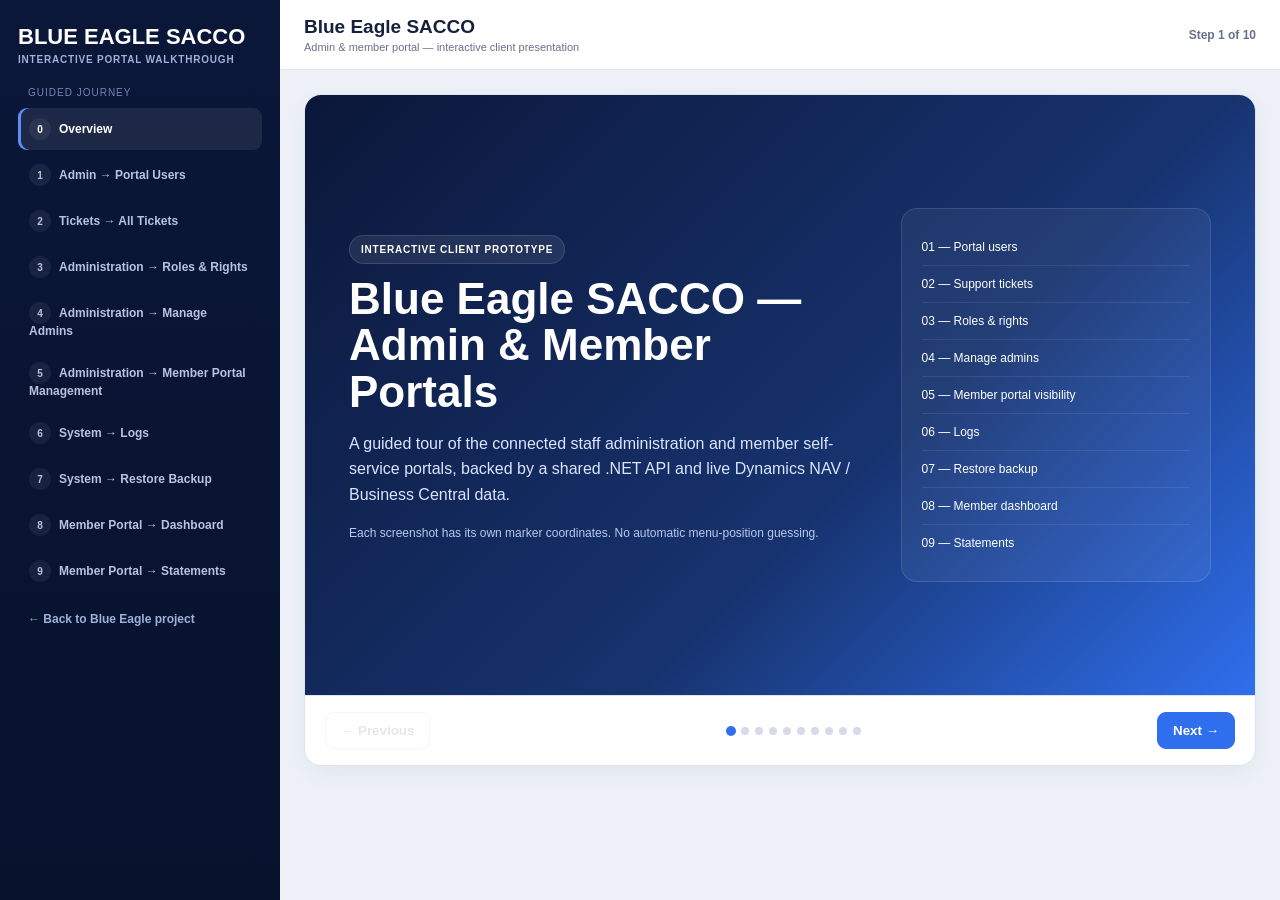
==== projects/blueeagle-demo.html @ 1e088896 "Add Blue Eagle interactive client walkthrough" ====
<!doctype html><html lang="en"><head><meta charset="utf-8"><meta name="viewport" content="width=device-width,initial-scale=1"><title>Blue Eagle SACCO — Interactive Client Walkthrough</title><style>:root{--navy:#0b1739;--blue:#2f6fed;--red:#ff3b30;--ink:#17213b;--muted:#68718a;--line:#dde3ef}*{box-sizing:border-box}body{margin:0;font-family:Inter,Segoe UI,Arial,sans-serif;background:#eef2f8;color:var(--ink)}.app{display:grid;grid-template-columns:280px 1fr;min-height:100vh}.side{background:linear-gradient(180deg,#0b1739,#08122d);color:#fff;padding:24px 18px;position:sticky;top:0;height:100vh;overflow:auto}.brand{font-size:22px;font-weight:850}.brand small{display:block;margin-top:4px;color:#9eb0db;font-size:10px;letter-spacing:.8px}.section-label{font-size:10px;text-transform:uppercase;color:#7586b4;letter-spacing:1px;margin:22px 10px 8px}.nav button{width:100%;border:0;background:transparent;color:#b8c3e0;text-align:left;padding:10px 11px;border-radius:9px;font-weight:700;font-size:12px;cursor:pointer;margin:2px 0}.nav button.on{background:#ffffff14;color:#fff;box-shadow:inset 3px 0 #5e8df7}.num{display:inline-grid;place-items:center;width:22px;height:22px;margin-right:8px;border-radius:50%;background:#ffffff10;font-size:10px}.back{display:block;color:#9eb0db;text-decoration:none;font-size:12px;font-weight:700;margin:18px 10px}.main{min-width:0}.top{background:#fff;border-bottom:1px solid var(--line);padding:16px 24px;display:flex;align-items:center;justify-content:space-between;position:sticky;top:0;z-index:5}.top h1{font-size:19px;margin:0}.top p{font-size:11px;color:var(--muted);margin:3px 0 0}.progress{font-size:12px;font-weight:800;color:var(--muted)}.content{padding:24px;max-width:1500px;margin:auto}.card{background:#fff;border:1px solid var(--line);border-radius:17px;overflow:hidden;box-shadow:0 8px 28px rgba(20,35,70,.06)}.head{padding:21px 23px;border-bottom:1px solid var(--line);display:flex;justify-content:space-between;gap:18px}.head h2{margin:4px 0 6px;font-size:24px}.head p{margin:0;color:var(--muted);font-size:13px;line-height:1.5;max-width:900px}.path{white-space:nowrap;background:#edf3ff;color:#234caa;padding:8px 11px;border-radius:999px;font-size:11px;font-weight:850;height:max-content}.stage{display:grid;grid-template-columns:minmax(0,1fr) 340px}.visual{background:#101829;padding:20px;display:grid;place-items:center;min-height:570px}.shot{position:relative;width:100%;max-width:1080px;overflow:hidden;border-radius:12px;background:#fff;box-shadow:0 18px 55px rgba(0,0,0,.28)}.shot img{display:block;width:100%;height:auto}.marker{position:absolute;border:4px solid var(--red);border-radius:9px;box-shadow:0 0 0 5px rgba(255,59,48,.15);pointer-events:none;animation:pulse 1.6s infinite}.marker:after{content:"";position:absolute;right:-10px;top:50%;transform:translateY(-50%);width:13px;height:13px;border-radius:50%;background:var(--red);border:3px solid #fff}.label{position:absolute;background:var(--red);color:#fff;padding:7px 10px;border-radius:8px;font-size:11px;font-weight:850;max-width:220px;box-shadow:0 8px 24px rgba(0,0,0,.22)}.label:before{content:"";position:absolute;left:-8px;top:50%;transform:translateY(-50%);border-top:7px solid transparent;border-bottom:7px solid transparent;border-right:8px solid var(--red)}@keyframes pulse{0%,100%{box-shadow:0 0 0 4px rgba(255,59,48,.12)}50%{box-shadow:0 0 0 10px rgba(255,59,48,.025)}}.notes{padding:23px;background:#fbfcff;border-left:1px solid var(--line)}.notes h3{font-size:14px;margin:0 0 11px}.notes ol{margin:0;padding-left:20px}.notes li{font-size:12px;line-height:1.55;margin-bottom:10px}.tip,.outcome{margin-top:14px;padding:12px;border-radius:10px;font-size:12px;line-height:1.5}.tip{background:#f2f7ff;border:1px solid #dce8ff;color:#365079}.outcome{background:#f2fbf7;border:1px solid #d7f1e5;color:#27694e}.legend{padding:10px 22px;background:#fff8f7;color:#8e2a23;font-size:11px;border-top:1px solid #ffe1de}.controls{display:flex;justify-content:space-between;align-items:center;gap:14px;padding:16px 20px;border-top:1px solid var(--line)}.btn{border:1px solid var(--line);background:#fff;padding:10px 15px;border-radius:9px;font-weight:850;cursor:pointer}.btn.next{background:var(--blue);color:#fff;border-color:var(--blue)}.btn:disabled{opacity:.35}.dots{display:flex;gap:6px;flex-wrap:wrap;justify-content:center}.dot{width:8px;height:8px;border-radius:50%;background:#d5dbea}.dot.on{background:var(--blue);transform:scale(1.25)}.cover{padding:44px;background:linear-gradient(135deg,#0b1739,#17336f 60%,#2f6fed);color:#fff;min-height:600px;display:grid;grid-template-columns:1.25fr .75fr;gap:34px;align-items:center}.badge{display:inline-block;padding:8px 11px;border-radius:999px;background:#ffffff15;border:1px solid #ffffff20;font-size:10px;font-weight:850;text-transform:uppercase;letter-spacing:.8px}.cover h2{font-size:44px;line-height:1.05;max-width:760px;margin:12px 0 16px}.cover p{max-width:820px;color:#dbe5ff;line-height:1.6}.flow{background:#ffffff0e;border:1px solid #ffffff1e;border-radius:16px;padding:20px}.flow div{padding:11px 0;border-bottom:1px solid #ffffff16;font-size:12px}.flow div:last-child{border:0}@media(max-width:1050px){.app{grid-template-columns:1fr}.side{display:none}.stage{grid-template-columns:1fr}.notes{border-left:0;border-top:1px solid var(--line)}.cover{grid-template-columns:1fr}}</style></head><body><div class="app"><aside class="side"><div class="brand">BLUE EAGLE SACCO<small>INTERACTIVE PORTAL WALKTHROUGH</small></div><div class="section-label">Guided journey</div><div class="nav" id="nav"></div><a class="back" href="blueeagle.html">← Back to Blue Eagle project</a></aside><main class="main"><div class="top"><div><h1>Blue Eagle SACCO</h1><p>Admin & member portal — interactive client presentation</p></div><div class="progress" id="progress"></div></div><div class="content"><div class="card" id="card"></div></div></main></div><script>const BASE='../assets/blueeagle/';const steps=[{menu:'Overview',title:'Welcome: Blue Eagle SACCO platform',image:null,intro:'A guided tour of the connected staff administration and member self-service portals, backed by a shared .NET API and live Dynamics NAV / Business Central data.',notes:['Present the admin portal first, then show what the member sees.','Use the real production screenshots throughout the walkthrough.'],outcome:'The client sees one connected SACCO platform serving staff operations and member self-service.'},{menu:'Admin → Portal Users',title:'1. Manage member portal accounts',image:'admin-portal-users.png',intro:'Staff can manage member portal access from one operational view.',notes:['Open Portal Users.','Review active and disabled member accounts.','Activate, disable, or remove access according to staff rights.'],outcome:'Member portal access remains centrally controlled.',label:'Portal Users',marker:{x:.7,y:23.0,w:15.0,h:4.8}},{menu:'Tickets → All Tickets',title:'2. Resolve member support requests',image:'admin-tickets.png',intro:'The built-in ticketing area keeps member support issues visible and traceable.',notes:['Open Tickets → All Tickets.','Review priority, status and assignment.','Resolve the request while retaining its activity history.'],outcome:'Support stays inside the operational portal rather than being scattered across channels.',label:'All Tickets',marker:{x:.7,y:38.0,w:15.0,h:4.8}},{menu:'Administration → Roles & Rights',title:'3. Control administrator permissions',image:'admin-roles-rights.png',intro:'Named rights define exactly what each administrative role can perform.',notes:['Open Administration → Roles & Rights.','Select the role.','Review and assign only the required named rights.'],outcome:'Administrative access is explicit, explainable and auditable.',label:'Roles & Rights',marker:{x:.7,y:66.0,w:15.0,h:4.8}},{menu:'Administration → Manage Admins',title:'4. Manage portal administrators',image:'admin-manage-admins.png',intro:'Authorized staff can create administrators, assign roles and manage credentials.',notes:['Open Administration → Manage Admins.','Add or review the administrator.','Assign the correct role and manage account credentials.'],outcome:'Staff administration is handled from the portal with role-based control.',label:'Manage Admins',marker:{x:.7,y:52.0,w:15.0,h:4.8}},{menu:'Administration → Member Portal Management',title:'5. Decide what members can see',image:'admin-member-portal-management.png',intro:'Member Portal Management controls sidebar visibility down to selected member accounts.',notes:['Open Member Portal Management.','Choose a member-portal section.','Set visibility for all active members or selected accounts.'],outcome:'The member experience can be tailored without changing frontend code.',label:'Member Portal Management',marker:{x:.7,y:71.0,w:15.0,h:4.8}},{menu:'System → Logs',title:'6. Maintain application logs',image:'admin-logs.png',intro:'Authorized administrators can preview, download and clean up operational logs.',notes:['Open System → Logs.','Review the relevant log category and file.','Preview or download before cleanup when investigation is required.'],outcome:'Operational maintenance is available without direct server access.',label:'Logs',marker:{x:.7,y:82.0,w:15.0,h:4.8}},{menu:'System → Restore Backup',title:'7. Restore a deployment backup',image:'admin-restore-backup.png',intro:'The rollback tool allows controlled restoration of Production or UAT deployment packages.',notes:['Open System → Restore Backup.','Select the IIS site/subsite.','Choose the required dated deployment backup before restoring.'],outcome:'Recovery can be performed through controlled application tooling.',label:'Restore Backup',marker:{x:.7,y:77.0,w:15.0,h:4.8}},{menu:'Member Portal → Dashboard',title:'8. Member account position',image:'member-dashboard.png',intro:'Members see their financial position at a glance from live SACCO ledger data.',notes:['Open Dashboard.','Review shares, savings and loan balance.','Show loan limits with and without guarantors.'],outcome:'Members get an immediate self-service view of their account position.',label:'Dashboard',marker:{x:.7,y:28.0,w:15.0,h:4.8}},{menu:'Member Portal → Statements',title:'9. Consolidated member statement',image:'member-statements.png',intro:'The Statements area provides a consolidated view of funds and loans with PDF export.',notes:['Open Statements.','Review the consolidated account activity.','Export the statement to PDF when required.'],outcome:'Members can retrieve their own financial history without staff intervention.',label:'Statements',marker:{x:.7,y:35.0,w:15.0,h:4.8}}];let idx=0;const nav=document.getElementById('nav'),card=document.getElementById('card'),progress=document.getElementById('progress');const esc=s=>String(s).replace(/&/g,'&amp;').replace(/</g,'&lt;').replace(/>/g,'&gt;');function renderNav(){nav.innerHTML=steps.map((s,i)=>`<button class="${i===idx?'on':''}" data-i="${i}"><span class="num">${i}</span>${esc(s.menu)}</button>`).join('');nav.querySelectorAll('button').forEach(b=>b.onclick=()=>go(+b.dataset.i))}function cover(s){return `<div class="cover"><div><span class="badge">Interactive Client Prototype</span><h2>Blue Eagle SACCO — Admin & Member Portals</h2><p>${esc(s.intro)}</p><p style="font-size:12px;color:#b9c9ef">Each screenshot has its own marker coordinates. No automatic menu-position guessing.</p></div><div class="flow"><div>01 — Portal users</div><div>02 — Support tickets</div><div>03 — Roles & rights</div><div>04 — Manage admins</div><div>05 — Member portal visibility</div><div>06 — Logs</div><div>07 — Restore backup</div><div>08 — Member dashboard</div><div>09 — Statements</div></div></div>`}function regular(s){return `<div class="head"><div><div style="font-size:10px;text-transform:uppercase;letter-spacing:.8px;color:var(--blue);font-weight:850">Blue Eagle walkthrough</div><h2>${esc(s.title)}</h2><p>${esc(s.intro)}</p></div><div class="path">Menu: ${esc(s.menu)}</div></div><div class="stage"><div class="visual"><div class="shot"><img src="${BASE+s.image}" alt="${esc(s.title)}"><div class="marker" style="left:${s.marker.x}%;top:${s.marker.y}%;width:${s.marker.w}%;height:${s.marker.h}%"></div><div class="label" style="left:${Math.min(s.marker.x+s.marker.w+2,72)}%;top:${Math.max(2,s.marker.y)}%">${esc(s.label)}</div></div></div><aside class="notes"><h3>What to explain</h3><ol>${s.notes.map(n=>`<li>${esc(n)}</li>`).join('')}</ol><div class="tip"><strong>Presenter tip:</strong> Start with the red-highlighted menu/action, then explain the business value of the page.</div><div class="outcome"><strong>Outcome:</strong> ${esc(s.outcome)}</div></aside></div><div class="legend">Red highlight = the menu/action used for this exact screenshot. Markers are screen-specific.</div>`}function controls(){return `<div class="controls"><button class="btn" id="prev" ${idx===0?'disabled':''}>← Previous</button><div class="dots">${steps.map((_,i)=>`<span class="dot ${i===idx?'on':''}"></span>`).join('')}</div><button class="btn next" id="next" ${idx===steps.length-1?'disabled':''}>Next →</button></div>`}function render(){let s=steps[idx];card.innerHTML=(idx===0?cover(s):regular(s))+controls();progress.textContent=`Step ${idx+1} of ${steps.length}`;renderNav();document.getElementById('prev').onclick=()=>go(idx-1);document.getElementById('next').onclick=()=>go(idx+1);window.scrollTo({top:0,behavior:'smooth'})}function go(i){if(i<0||i>=steps.length)return;idx=i;render()}document.addEventListener('keydown',e=>{if(e.key==='ArrowRight')go(idx+1);if(e.key==='ArrowLeft')go(idx-1)});render();</script></body></html>
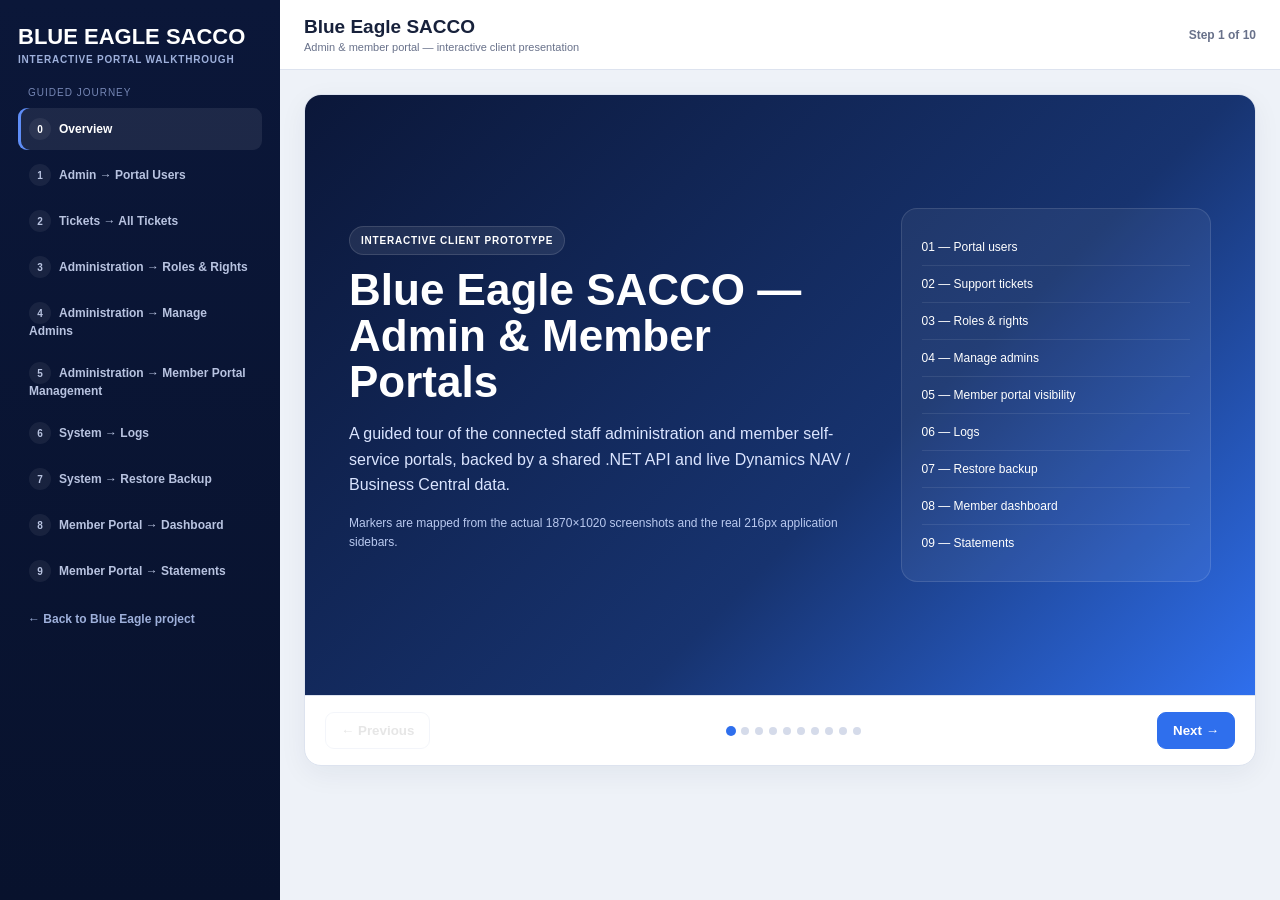
==== commit e84e25c0: "Fix Blue Eagle walkthrough markers using actual sidebar geometry" ====
--- a/projects/blueeagle-demo.html
+++ b/projects/blueeagle-demo.html
@@ -1 +1 @@
-<!doctype html><html lang="en"><head><meta charset="utf-8"><meta name="viewport" content="width=device-width,initial-scale=1"><title>Blue Eagle SACCO — Interactive Client Walkthrough</title><style>:root{--navy:#0b1739;--blue:#2f6fed;--red:#ff3b30;--ink:#17213b;--muted:#68718a;--line:#dde3ef}*{box-sizing:border-box}body{margin:0;font-family:Inter,Segoe UI,Arial,sans-serif;background:#eef2f8;color:var(--ink)}.app{display:grid;grid-template-columns:280px 1fr;min-height:100vh}.side{background:linear-gradient(180deg,#0b1739,#08122d);color:#fff;padding:24px 18px;position:sticky;top:0;height:100vh;overflow:auto}.brand{font-size:22px;font-weight:850}.brand small{display:block;margin-top:4px;color:#9eb0db;font-size:10px;letter-spacing:.8px}.section-label{font-size:10px;text-transform:uppercase;color:#7586b4;letter-spacing:1px;margin:22px 10px 8px}.nav button{width:100%;border:0;background:transparent;color:#b8c3e0;text-align:left;padding:10px 11px;border-radius:9px;font-weight:700;font-size:12px;cursor:pointer;margin:2px 0}.nav button.on{background:#ffffff14;color:#fff;box-shadow:inset 3px 0 #5e8df7}.num{display:inline-grid;place-items:center;width:22px;height:22px;margin-right:8px;border-radius:50%;background:#ffffff10;font-size:10px}.back{display:block;color:#9eb0db;text-decoration:none;font-size:12px;font-weight:700;margin:18px 10px}.main{min-width:0}.top{background:#fff;border-bottom:1px solid var(--line);padding:16px 24px;display:flex;align-items:center;justify-content:space-between;position:sticky;top:0;z-index:5}.top h1{font-size:19px;margin:0}.top p{font-size:11px;color:var(--muted);margin:3px 0 0}.progress{font-size:12px;font-weight:800;color:var(--muted)}.content{padding:24px;max-width:1500px;margin:auto}.card{background:#fff;border:1px solid var(--line);border-radius:17px;overflow:hidden;box-shadow:0 8px 28px rgba(20,35,70,.06)}.head{padding:21px 23px;border-bottom:1px solid var(--line);display:flex;justify-content:space-between;gap:18px}.head h2{margin:4px 0 6px;font-size:24px}.head p{margin:0;color:var(--muted);font-size:13px;line-height:1.5;max-width:900px}.path{white-space:nowrap;background:#edf3ff;color:#234caa;padding:8px 11px;border-radius:999px;font-size:11px;font-weight:850;height:max-content}.stage{display:grid;grid-template-columns:minmax(0,1fr) 340px}.visual{background:#101829;padding:20px;display:grid;place-items:center;min-height:570px}.shot{position:relative;width:100%;max-width:1080px;overflow:hidden;border-radius:12px;background:#fff;box-shadow:0 18px 55px rgba(0,0,0,.28)}.shot img{display:block;width:100%;height:auto}.marker{position:absolute;border:4px solid var(--red);border-radius:9px;box-shadow:0 0 0 5px rgba(255,59,48,.15);pointer-events:none;animation:pulse 1.6s infinite}.marker:after{content:"";position:absolute;right:-10px;top:50%;transform:translateY(-50%);width:13px;height:13px;border-radius:50%;background:var(--red);border:3px solid #fff}.label{position:absolute;background:var(--red);color:#fff;padding:7px 10px;border-radius:8px;font-size:11px;font-weight:850;max-width:220px;box-shadow:0 8px 24px rgba(0,0,0,.22)}.label:before{content:"";position:absolute;left:-8px;top:50%;transform:translateY(-50%);border-top:7px solid transparent;border-bottom:7px solid transparent;border-right:8px solid var(--red)}@keyframes pulse{0%,100%{box-shadow:0 0 0 4px rgba(255,59,48,.12)}50%{box-shadow:0 0 0 10px rgba(255,59,48,.025)}}.notes{padding:23px;background:#fbfcff;border-left:1px solid var(--line)}.notes h3{font-size:14px;margin:0 0 11px}.notes ol{margin:0;padding-left:20px}.notes li{font-size:12px;line-height:1.55;margin-bottom:10px}.tip,.outcome{margin-top:14px;padding:12px;border-radius:10px;font-size:12px;line-height:1.5}.tip{background:#f2f7ff;border:1px solid #dce8ff;color:#365079}.outcome{background:#f2fbf7;border:1px solid #d7f1e5;color:#27694e}.legend{padding:10px 22px;background:#fff8f7;color:#8e2a23;font-size:11px;border-top:1px solid #ffe1de}.controls{display:flex;justify-content:space-between;align-items:center;gap:14px;padding:16px 20px;border-top:1px solid var(--line)}.btn{border:1px solid var(--line);background:#fff;padding:10px 15px;border-radius:9px;font-weight:850;cursor:pointer}.btn.next{background:var(--blue);color:#fff;border-color:var(--blue)}.btn:disabled{opacity:.35}.dots{display:flex;gap:6px;flex-wrap:wrap;justify-content:center}.dot{width:8px;height:8px;border-radius:50%;background:#d5dbea}.dot.on{background:var(--blue);transform:scale(1.25)}.cover{padding:44px;background:linear-gradient(135deg,#0b1739,#17336f 60%,#2f6fed);color:#fff;min-height:600px;display:grid;grid-template-columns:1.25fr .75fr;gap:34px;align-items:center}.badge{display:inline-block;padding:8px 11px;border-radius:999px;background:#ffffff15;border:1px solid #ffffff20;font-size:10px;font-weight:850;text-transform:uppercase;letter-spacing:.8px}.cover h2{font-size:44px;line-height:1.05;max-width:760px;margin:12px 0 16px}.cover p{max-width:820px;color:#dbe5ff;line-height:1.6}.flow{background:#ffffff0e;border:1px solid #ffffff1e;border-radius:16px;padding:20px}.flow div{padding:11px 0;border-bottom:1px solid #ffffff16;font-size:12px}.flow div:last-child{border:0}@media(max-width:1050px){.app{grid-template-columns:1fr}.side{display:none}.stage{grid-template-columns:1fr}.notes{border-left:0;border-top:1px solid var(--line)}.cover{grid-template-columns:1fr}}</style></head><body><div class="app"><aside class="side"><div class="brand">BLUE EAGLE SACCO<small>INTERACTIVE PORTAL WALKTHROUGH</small></div><div class="section-label">Guided journey</div><div class="nav" id="nav"></div><a class="back" href="blueeagle.html">← Back to Blue Eagle project</a></aside><main class="main"><div class="top"><div><h1>Blue Eagle SACCO</h1><p>Admin & member portal — interactive client presentation</p></div><div class="progress" id="progress"></div></div><div class="content"><div class="card" id="card"></div></div></main></div><script>const BASE='../assets/blueeagle/';const steps=[{menu:'Overview',title:'Welcome: Blue Eagle SACCO platform',image:null,intro:'A guided tour of the connected staff administration and member self-service portals, backed by a shared .NET API and live Dynamics NAV / Business Central data.',notes:['Present the admin portal first, then show what the member sees.','Use the real production screenshots throughout the walkthrough.'],outcome:'The client sees one connected SACCO platform serving staff operations and member self-service.'},{menu:'Admin → Portal Users',title:'1. Manage member portal accounts',image:'admin-portal-users.png',intro:'Staff can manage member portal access from one operational view.',notes:['Open Portal Users.','Review active and disabled member accounts.','Activate, disable, or remove access according to staff rights.'],outcome:'Member portal access remains centrally controlled.',label:'Portal Users',marker:{x:.7,y:23.0,w:15.0,h:4.8}},{menu:'Tickets → All Tickets',title:'2. Resolve member support requests',image:'admin-tickets.png',intro:'The built-in ticketing area keeps member support issues visible and traceable.',notes:['Open Tickets → All Tickets.','Review priority, status and assignment.','Resolve the request while retaining its activity history.'],outcome:'Support stays inside the operational portal rather than being scattered across channels.',label:'All Tickets',marker:{x:.7,y:38.0,w:15.0,h:4.8}},{menu:'Administration → Roles & Rights',title:'3. Control administrator permissions',image:'admin-roles-rights.png',intro:'Named rights define exactly what each administrative role can perform.',notes:['Open Administration → Roles & Rights.','Select the role.','Review and assign only the required named rights.'],outcome:'Administrative access is explicit, explainable and auditable.',label:'Roles & Rights',marker:{x:.7,y:66.0,w:15.0,h:4.8}},{menu:'Administration → Manage Admins',title:'4. Manage portal administrators',image:'admin-manage-admins.png',intro:'Authorized staff can create administrators, assign roles and manage credentials.',notes:['Open Administration → Manage Admins.','Add or review the administrator.','Assign the correct role and manage account credentials.'],outcome:'Staff administration is handled from the portal with role-based control.',label:'Manage Admins',marker:{x:.7,y:52.0,w:15.0,h:4.8}},{menu:'Administration → Member Portal Management',title:'5. Decide what members can see',image:'admin-member-portal-management.png',intro:'Member Portal Management controls sidebar visibility down to selected member accounts.',notes:['Open Member Portal Management.','Choose a member-portal section.','Set visibility for all active members or selected accounts.'],outcome:'The member experience can be tailored without changing frontend code.',label:'Member Portal Management',marker:{x:.7,y:71.0,w:15.0,h:4.8}},{menu:'System → Logs',title:'6. Maintain application logs',image:'admin-logs.png',intro:'Authorized administrators can preview, download and clean up operational logs.',notes:['Open System → Logs.','Review the relevant log category and file.','Preview or download before cleanup when investigation is required.'],outcome:'Operational maintenance is available without direct server access.',label:'Logs',marker:{x:.7,y:82.0,w:15.0,h:4.8}},{menu:'System → Restore Backup',title:'7. Restore a deployment backup',image:'admin-restore-backup.png',intro:'The rollback tool allows controlled restoration of Production or UAT deployment packages.',notes:['Open System → Restore Backup.','Select the IIS site/subsite.','Choose the required dated deployment backup before restoring.'],outcome:'Recovery can be performed through controlled application tooling.',label:'Restore Backup',marker:{x:.7,y:77.0,w:15.0,h:4.8}},{menu:'Member Portal → Dashboard',title:'8. Member account position',image:'member-dashboard.png',intro:'Members see their financial position at a glance from live SACCO ledger data.',notes:['Open Dashboard.','Review shares, savings and loan balance.','Show loan limits with and without guarantors.'],outcome:'Members get an immediate self-service view of their account position.',label:'Dashboard',marker:{x:.7,y:28.0,w:15.0,h:4.8}},{menu:'Member Portal → Statements',title:'9. Consolidated member statement',image:'member-statements.png',intro:'The Statements area provides a consolidated view of funds and loans with PDF export.',notes:['Open Statements.','Review the consolidated account activity.','Export the statement to PDF when required.'],outcome:'Members can retrieve their own financial history without staff intervention.',label:'Statements',marker:{x:.7,y:35.0,w:15.0,h:4.8}}];let idx=0;const nav=document.getElementById('nav'),card=document.getElementById('card'),progress=document.getElementById('progress');const esc=s=>String(s).replace(/&/g,'&amp;').replace(/</g,'&lt;').replace(/>/g,'&gt;');function renderNav(){nav.innerHTML=steps.map((s,i)=>`<button class="${i===idx?'on':''}" data-i="${i}"><span class="num">${i}</span>${esc(s.menu)}</button>`).join('');nav.querySelectorAll('button').forEach(b=>b.onclick=()=>go(+b.dataset.i))}function cover(s){return `<div class="cover"><div><span class="badge">Interactive Client Prototype</span><h2>Blue Eagle SACCO — Admin & Member Portals</h2><p>${esc(s.intro)}</p><p style="font-size:12px;color:#b9c9ef">Each screenshot has its own marker coordinates. No automatic menu-position guessing.</p></div><div class="flow"><div>01 — Portal users</div><div>02 — Support tickets</div><div>03 — Roles & rights</div><div>04 — Manage admins</div><div>05 — Member portal visibility</div><div>06 — Logs</div><div>07 — Restore backup</div><div>08 — Member dashboard</div><div>09 — Statements</div></div></div>`}function regular(s){return `<div class="head"><div><div style="font-size:10px;text-transform:uppercase;letter-spacing:.8px;color:var(--blue);font-weight:850">Blue Eagle walkthrough</div><h2>${esc(s.title)}</h2><p>${esc(s.intro)}</p></div><div class="path">Menu: ${esc(s.menu)}</div></div><div class="stage"><div class="visual"><div class="shot"><img src="${BASE+s.image}" alt="${esc(s.title)}"><div class="marker" style="left:${s.marker.x}%;top:${s.marker.y}%;width:${s.marker.w}%;height:${s.marker.h}%"></div><div class="label" style="left:${Math.min(s.marker.x+s.marker.w+2,72)}%;top:${Math.max(2,s.marker.y)}%">${esc(s.label)}</div></div></div><aside class="notes"><h3>What to explain</h3><ol>${s.notes.map(n=>`<li>${esc(n)}</li>`).join('')}</ol><div class="tip"><strong>Presenter tip:</strong> Start with the red-highlighted menu/action, then explain the business value of the page.</div><div class="outcome"><strong>Outcome:</strong> ${esc(s.outcome)}</div></aside></div><div class="legend">Red highlight = the menu/action used for this exact screenshot. Markers are screen-specific.</div>`}function controls(){return `<div class="controls"><button class="btn" id="prev" ${idx===0?'disabled':''}>← Previous</button><div class="dots">${steps.map((_,i)=>`<span class="dot ${i===idx?'on':''}"></span>`).join('')}</div><button class="btn next" id="next" ${idx===steps.length-1?'disabled':''}>Next →</button></div>`}function render(){let s=steps[idx];card.innerHTML=(idx===0?cover(s):regular(s))+controls();progress.textContent=`Step ${idx+1} of ${steps.length}`;renderNav();document.getElementById('prev').onclick=()=>go(idx-1);document.getElementById('next').onclick=()=>go(idx+1);window.scrollTo({top:0,behavior:'smooth'})}function go(i){if(i<0||i>=steps.length)return;idx=i;render()}document.addEventListener('keydown',e=>{if(e.key==='ArrowRight')go(idx+1);if(e.key==='ArrowLeft')go(idx-1)});render();</script></body></html>+<!doctype html><html lang="en"><head><meta charset="utf-8"><meta name="viewport" content="width=device-width,initial-scale=1"><title>Blue Eagle SACCO — Interactive Client Walkthrough</title><style>:root{--navy:#0b1739;--blue:#2f6fed;--red:#ff3b30;--ink:#17213b;--muted:#68718a;--line:#dde3ef}*{box-sizing:border-box}body{margin:0;font-family:Inter,Segoe UI,Arial,sans-serif;background:#eef2f8;color:var(--ink)}.app{display:grid;grid-template-columns:280px 1fr;min-height:100vh}.side{background:linear-gradient(180deg,#0b1739,#08122d);color:#fff;padding:24px 18px;position:sticky;top:0;height:100vh;overflow:auto}.brand{font-size:22px;font-weight:850}.brand small{display:block;margin-top:4px;color:#9eb0db;font-size:10px;letter-spacing:.8px}.section-label{font-size:10px;text-transform:uppercase;color:#7586b4;letter-spacing:1px;margin:22px 10px 8px}.nav button{width:100%;border:0;background:transparent;color:#b8c3e0;text-align:left;padding:10px 11px;border-radius:9px;font-weight:700;font-size:12px;cursor:pointer;margin:2px 0}.nav button.on{background:#ffffff14;color:#fff;box-shadow:inset 3px 0 #5e8df7}.num{display:inline-grid;place-items:center;width:22px;height:22px;margin-right:8px;border-radius:50%;background:#ffffff10;font-size:10px}.back{display:block;color:#9eb0db;text-decoration:none;font-size:12px;font-weight:700;margin:18px 10px}.main{min-width:0}.top{background:#fff;border-bottom:1px solid var(--line);padding:16px 24px;display:flex;align-items:center;justify-content:space-between;position:sticky;top:0;z-index:5}.top h1{font-size:19px;margin:0}.top p{font-size:11px;color:var(--muted);margin:3px 0 0}.progress{font-size:12px;font-weight:800;color:var(--muted)}.content{padding:24px;max-width:1500px;margin:auto}.card{background:#fff;border:1px solid var(--line);border-radius:17px;overflow:hidden;box-shadow:0 8px 28px rgba(20,35,70,.06)}.head{padding:21px 23px;border-bottom:1px solid var(--line);display:flex;justify-content:space-between;gap:18px}.head h2{margin:4px 0 6px;font-size:24px}.head p{margin:0;color:var(--muted);font-size:13px;line-height:1.5;max-width:900px}.path{white-space:nowrap;background:#edf3ff;color:#234caa;padding:8px 11px;border-radius:999px;font-size:11px;font-weight:850;height:max-content}.stage{display:grid;grid-template-columns:minmax(0,1fr) 340px}.visual{background:#101829;padding:20px;display:grid;place-items:center;min-height:570px}.shot{position:relative;width:100%;max-width:1080px;overflow:hidden;border-radius:12px;background:#fff;box-shadow:0 18px 55px rgba(0,0,0,.28)}.shot img{display:block;width:100%;height:auto}.marker{position:absolute;border:4px solid var(--red);border-radius:9px;box-shadow:0 0 0 5px rgba(255,59,48,.15);pointer-events:none;animation:pulse 1.6s infinite}.marker:after{content:"";position:absolute;right:-10px;top:50%;transform:translateY(-50%);width:13px;height:13px;border-radius:50%;background:var(--red);border:3px solid #fff}.label{position:absolute;background:var(--red);color:#fff;padding:7px 10px;border-radius:8px;font-size:11px;font-weight:850;max-width:220px;box-shadow:0 8px 24px rgba(0,0,0,.22)}.label:before{content:"";position:absolute;left:-8px;top:50%;transform:translateY(-50%);border-top:7px solid transparent;border-bottom:7px solid transparent;border-right:8px solid var(--red)}@keyframes pulse{0%,100%{box-shadow:0 0 0 4px rgba(255,59,48,.12)}50%{box-shadow:0 0 0 10px rgba(255,59,48,.025)}}.notes{padding:23px;background:#fbfcff;border-left:1px solid var(--line)}.notes h3{font-size:14px;margin:0 0 11px}.notes ol{margin:0;padding-left:20px}.notes li{font-size:12px;line-height:1.55;margin-bottom:10px}.tip,.outcome{margin-top:14px;padding:12px;border-radius:10px;font-size:12px;line-height:1.5}.tip{background:#f2f7ff;border:1px solid #dce8ff;color:#365079}.outcome{background:#f2fbf7;border:1px solid #d7f1e5;color:#27694e}.legend{padding:10px 22px;background:#fff8f7;color:#8e2a23;font-size:11px;border-top:1px solid #ffe1de}.controls{display:flex;justify-content:space-between;align-items:center;gap:14px;padding:16px 20px;border-top:1px solid var(--line)}.btn{border:1px solid var(--line);background:#fff;padding:10px 15px;border-radius:9px;font-weight:850;cursor:pointer}.btn.next{background:var(--blue);color:#fff;border-color:var(--blue)}.btn:disabled{opacity:.35}.dots{display:flex;gap:6px;flex-wrap:wrap;justify-content:center}.dot{width:8px;height:8px;border-radius:50%;background:#d5dbea}.dot.on{background:var(--blue);transform:scale(1.25)}.cover{padding:44px;background:linear-gradient(135deg,#0b1739,#17336f 60%,#2f6fed);color:#fff;min-height:600px;display:grid;grid-template-columns:1.25fr .75fr;gap:34px;align-items:center}.badge{display:inline-block;padding:8px 11px;border-radius:999px;background:#ffffff15;border:1px solid #ffffff20;font-size:10px;font-weight:850;text-transform:uppercase;letter-spacing:.8px}.cover h2{font-size:44px;line-height:1.05;max-width:760px;margin:12px 0 16px}.cover p{max-width:820px;color:#dbe5ff;line-height:1.6}.flow{background:#ffffff0e;border:1px solid #ffffff1e;border-radius:16px;padding:20px}.flow div{padding:11px 0;border-bottom:1px solid #ffffff16;font-size:12px}.flow div:last-child{border:0}@media(max-width:1050px){.app{grid-template-columns:1fr}.side{display:none}.stage{grid-template-columns:1fr}.notes{border-left:0;border-top:1px solid var(--line)}.cover{grid-template-columns:1fr}}</style></head><body><div class="app"><aside class="side"><div class="brand">BLUE EAGLE SACCO<small>INTERACTIVE PORTAL WALKTHROUGH</small></div><div class="section-label">Guided journey</div><div class="nav" id="nav"></div><a class="back" href="blueeagle.html">← Back to Blue Eagle project</a></aside><main class="main"><div class="top"><div><h1>Blue Eagle SACCO</h1><p>Admin & member portal — interactive client presentation</p></div><div class="progress" id="progress"></div></div><div class="content"><div class="card" id="card"></div></div></main></div><script>const BASE='../assets/blueeagle/';const steps=[{menu:'Overview',title:'Welcome: Blue Eagle SACCO platform',image:null,intro:'A guided tour of the connected staff administration and member self-service portals, backed by a shared .NET API and live Dynamics NAV / Business Central data.',notes:['Present the admin portal first, then show what the member sees.','Use the real production screenshots throughout the walkthrough.'],outcome:'The client sees one connected SACCO platform serving staff operations and member self-service.'},{menu:'Admin → Portal Users',title:'1. Manage member portal accounts',image:'admin-portal-users.png',intro:'Staff can manage member portal access from one operational view.',notes:['Open Portal Users.','Review active and disabled member accounts.','Activate, disable, or remove access according to staff rights.'],outcome:'Member portal access remains centrally controlled.',label:'Portal Users',marker:{x:.8,y:19.0,w:10.2,h:3.9}},{menu:'Tickets → All Tickets',title:'2. Resolve member support requests',image:'admin-tickets.png',intro:'The built-in ticketing area keeps member support issues visible and traceable.',notes:['Open Tickets → All Tickets.','Review priority, status and assignment.','Resolve the request while retaining its activity history.'],outcome:'Support stays inside the operational portal rather than being scattered across channels.',label:'All Tickets',marker:{x:.8,y:30.3,w:10.2,h:3.9}},{menu:'Administration → Roles & Rights',title:'3. Control administrator permissions',image:'admin-roles-rights.png',intro:'Named rights define exactly what each administrative role can perform.',notes:['Open Administration → Roles & Rights.','Select the role.','Review and assign only the required named rights.'],outcome:'Administrative access is explicit, explainable and auditable.',label:'Roles & Rights',marker:{x:.8,y:53.4,w:10.2,h:3.9}},{menu:'Administration → Manage Admins',title:'4. Manage portal administrators',image:'admin-manage-admins.png',intro:'Authorized staff can create administrators, assign roles and manage credentials.',notes:['Open Administration → Manage Admins.','Add or review the administrator.','Assign the correct role and manage account credentials.'],outcome:'Staff administration is handled from the portal with role-based control.',label:'Manage Admins',marker:{x:.8,y:41.7,w:10.2,h:3.9}},{menu:'Administration → Member Portal Management',title:'5. Decide what members can see',image:'admin-member-portal-management.png',intro:'Member Portal Management controls sidebar visibility down to selected member accounts.',notes:['Open Member Portal Management.','Choose a member-portal section.','Set visibility for all active members or selected accounts.'],outcome:'The member experience can be tailored without changing frontend code.',label:'Member Portal Management',marker:{x:.8,y:57.4,w:10.2,h:3.9}},{menu:'System → Logs',title:'6. Maintain application logs',image:'admin-logs.png',intro:'Authorized administrators can preview, download and clean up operational logs.',notes:['Open System → Logs.','Review the relevant log category and file.','Preview or download before cleanup when investigation is required.'],outcome:'Operational maintenance is available without direct server access.',label:'Logs',marker:{x:.8,y:68.8,w:10.2,h:3.9}},{menu:'System → Restore Backup',title:'7. Restore a deployment backup',image:'admin-restore-backup.png',intro:'The rollback tool allows controlled restoration of Production or UAT deployment packages.',notes:['Open System → Restore Backup.','Select the IIS site/subsite.','Choose the required dated deployment backup before restoring.'],outcome:'Recovery can be performed through controlled application tooling.',label:'Restore Backup',marker:{x:.8,y:64.7,w:10.2,h:3.9}},{menu:'Member Portal → Dashboard',title:'8. Member account position',image:'member-dashboard.png',intro:'Members see their financial position at a glance from live SACCO ledger data.',notes:['Open Dashboard.','Review shares, savings and loan balance.','Show loan limits with and without guarantors.'],outcome:'Members get an immediate self-service view of their account position.',label:'Dashboard',marker:{x:.8,y:19.0,w:10.2,h:3.9}},{menu:'Member Portal → Statements',title:'9. Consolidated member statement',image:'member-statements.png',intro:'The Statements area provides a consolidated view of funds and loans with PDF export.',notes:['Open Statements.','Review the consolidated account activity.','Export the statement to PDF when required.'],outcome:'Members can retrieve their own financial history without staff intervention.',label:'Statements',marker:{x:.8,y:23.1,w:10.2,h:3.9}}];let idx=0;const nav=document.getElementById('nav'),card=document.getElementById('card'),progress=document.getElementById('progress');const esc=s=>String(s).replace(/&/g,'&amp;').replace(/</g,'&lt;').replace(/>/g,'&gt;');function renderNav(){nav.innerHTML=steps.map((s,i)=>`<button class="${i===idx?'on':''}" data-i="${i}"><span class="num">${i}</span>${esc(s.menu)}</button>`).join('');nav.querySelectorAll('button').forEach(b=>b.onclick=()=>go(+b.dataset.i))}function cover(s){return `<div class="cover"><div><span class="badge">Interactive Client Prototype</span><h2>Blue Eagle SACCO — Admin & Member Portals</h2><p>${esc(s.intro)}</p><p style="font-size:12px;color:#b9c9ef">Markers are mapped from the actual 1870×1020 screenshots and the real 216px application sidebars.</p></div><div class="flow"><div>01 — Portal users</div><div>02 — Support tickets</div><div>03 — Roles & rights</div><div>04 — Manage admins</div><div>05 — Member portal visibility</div><div>06 — Logs</div><div>07 — Restore backup</div><div>08 — Member dashboard</div><div>09 — Statements</div></div></div>`}function regular(s){return `<div class="head"><div><div style="font-size:10px;text-transform:uppercase;letter-spacing:.8px;color:var(--blue);font-weight:850">Blue Eagle walkthrough</div><h2>${esc(s.title)}</h2><p>${esc(s.intro)}</p></div><div class="path">Menu: ${esc(s.menu)}</div></div><div class="stage"><div class="visual"><div class="shot"><img src="${BASE+s.image}" alt="${esc(s.title)}"><div class="marker" style="left:${s.marker.x}%;top:${s.marker.y}%;width:${s.marker.w}%;height:${s.marker.h}%"></div><div class="label" style="left:${Math.min(s.marker.x+s.marker.w+2,72)}%;top:${s.marker.y}%">${esc(s.label)}</div></div></div><aside class="notes"><h3>What to explain</h3><ol>${s.notes.map(n=>`<li>${esc(n)}</li>`).join('')}</ol><div class="tip"><strong>Presenter tip:</strong> Start with the red-highlighted menu/action, then explain the business value of the page.</div><div class="outcome"><strong>Outcome:</strong> ${esc(s.outcome)}</div></aside></div><div class="legend">Red highlight = the actual navigation row for this screenshot. Admin and member portal layouts are mapped separately.</div>`}function controls(){return `<div class="controls"><button class="btn" id="prev" ${idx===0?'disabled':''}>← Previous</button><div class="dots">${steps.map((_,i)=>`<span class="dot ${i===idx?'on':''}"></span>`).join('')}</div><button class="btn next" id="next" ${idx===steps.length-1?'disabled':''}>Next →</button></div>`}function render(){let s=steps[idx];card.innerHTML=(idx===0?cover(s):regular(s))+controls();progress.textContent=`Step ${idx+1} of ${steps.length}`;renderNav();document.getElementById('prev').onclick=()=>go(idx-1);document.getElementById('next').onclick=()=>go(idx+1);window.scrollTo({top:0,behavior:'smooth'})}function go(i){if(i<0||i>=steps.length)return;idx=i;render()}document.addEventListener('keydown',e=>{if(e.key==='ArrowRight')go(idx+1);if(e.key==='ArrowLeft')go(idx-1)});render();</script><!-- blueeagle-demo-v2-real-sidebar-geometry --></body></html>
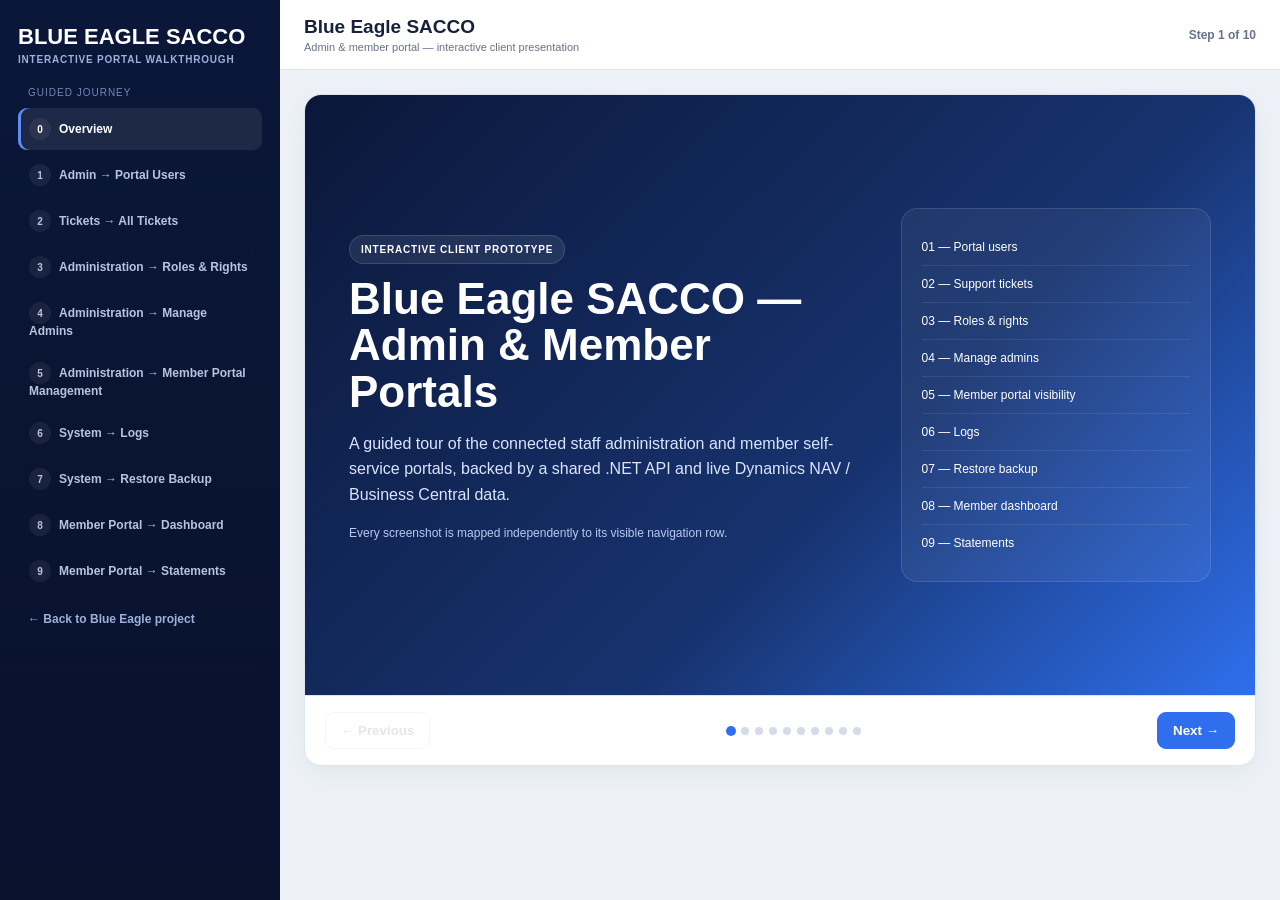
==== commit bd2a55dd: "Correct Blue Eagle walkthrough marker mappings" ====
--- a/projects/blueeagle-demo.html
+++ b/projects/blueeagle-demo.html
@@ -1 +1 @@
-<!doctype html><html lang="en"><head><meta charset="utf-8"><meta name="viewport" content="width=device-width,initial-scale=1"><title>Blue Eagle SACCO — Interactive Client Walkthrough</title><style>:root{--navy:#0b1739;--blue:#2f6fed;--red:#ff3b30;--ink:#17213b;--muted:#68718a;--line:#dde3ef}*{box-sizing:border-box}body{margin:0;font-family:Inter,Segoe UI,Arial,sans-serif;background:#eef2f8;color:var(--ink)}.app{display:grid;grid-template-columns:280px 1fr;min-height:100vh}.side{background:linear-gradient(180deg,#0b1739,#08122d);color:#fff;padding:24px 18px;position:sticky;top:0;height:100vh;overflow:auto}.brand{font-size:22px;font-weight:850}.brand small{display:block;margin-top:4px;color:#9eb0db;font-size:10px;letter-spacing:.8px}.section-label{font-size:10px;text-transform:uppercase;color:#7586b4;letter-spacing:1px;margin:22px 10px 8px}.nav button{width:100%;border:0;background:transparent;color:#b8c3e0;text-align:left;padding:10px 11px;border-radius:9px;font-weight:700;font-size:12px;cursor:pointer;margin:2px 0}.nav button.on{background:#ffffff14;color:#fff;box-shadow:inset 3px 0 #5e8df7}.num{display:inline-grid;place-items:center;width:22px;height:22px;margin-right:8px;border-radius:50%;background:#ffffff10;font-size:10px}.back{display:block;color:#9eb0db;text-decoration:none;font-size:12px;font-weight:700;margin:18px 10px}.main{min-width:0}.top{background:#fff;border-bottom:1px solid var(--line);padding:16px 24px;display:flex;align-items:center;justify-content:space-between;position:sticky;top:0;z-index:5}.top h1{font-size:19px;margin:0}.top p{font-size:11px;color:var(--muted);margin:3px 0 0}.progress{font-size:12px;font-weight:800;color:var(--muted)}.content{padding:24px;max-width:1500px;margin:auto}.card{background:#fff;border:1px solid var(--line);border-radius:17px;overflow:hidden;box-shadow:0 8px 28px rgba(20,35,70,.06)}.head{padding:21px 23px;border-bottom:1px solid var(--line);display:flex;justify-content:space-between;gap:18px}.head h2{margin:4px 0 6px;font-size:24px}.head p{margin:0;color:var(--muted);font-size:13px;line-height:1.5;max-width:900px}.path{white-space:nowrap;background:#edf3ff;color:#234caa;padding:8px 11px;border-radius:999px;font-size:11px;font-weight:850;height:max-content}.stage{display:grid;grid-template-columns:minmax(0,1fr) 340px}.visual{background:#101829;padding:20px;display:grid;place-items:center;min-height:570px}.shot{position:relative;width:100%;max-width:1080px;overflow:hidden;border-radius:12px;background:#fff;box-shadow:0 18px 55px rgba(0,0,0,.28)}.shot img{display:block;width:100%;height:auto}.marker{position:absolute;border:4px solid var(--red);border-radius:9px;box-shadow:0 0 0 5px rgba(255,59,48,.15);pointer-events:none;animation:pulse 1.6s infinite}.marker:after{content:"";position:absolute;right:-10px;top:50%;transform:translateY(-50%);width:13px;height:13px;border-radius:50%;background:var(--red);border:3px solid #fff}.label{position:absolute;background:var(--red);color:#fff;padding:7px 10px;border-radius:8px;font-size:11px;font-weight:850;max-width:220px;box-shadow:0 8px 24px rgba(0,0,0,.22)}.label:before{content:"";position:absolute;left:-8px;top:50%;transform:translateY(-50%);border-top:7px solid transparent;border-bottom:7px solid transparent;border-right:8px solid var(--red)}@keyframes pulse{0%,100%{box-shadow:0 0 0 4px rgba(255,59,48,.12)}50%{box-shadow:0 0 0 10px rgba(255,59,48,.025)}}.notes{padding:23px;background:#fbfcff;border-left:1px solid var(--line)}.notes h3{font-size:14px;margin:0 0 11px}.notes ol{margin:0;padding-left:20px}.notes li{font-size:12px;line-height:1.55;margin-bottom:10px}.tip,.outcome{margin-top:14px;padding:12px;border-radius:10px;font-size:12px;line-height:1.5}.tip{background:#f2f7ff;border:1px solid #dce8ff;color:#365079}.outcome{background:#f2fbf7;border:1px solid #d7f1e5;color:#27694e}.legend{padding:10px 22px;background:#fff8f7;color:#8e2a23;font-size:11px;border-top:1px solid #ffe1de}.controls{display:flex;justify-content:space-between;align-items:center;gap:14px;padding:16px 20px;border-top:1px solid var(--line)}.btn{border:1px solid var(--line);background:#fff;padding:10px 15px;border-radius:9px;font-weight:850;cursor:pointer}.btn.next{background:var(--blue);color:#fff;border-color:var(--blue)}.btn:disabled{opacity:.35}.dots{display:flex;gap:6px;flex-wrap:wrap;justify-content:center}.dot{width:8px;height:8px;border-radius:50%;background:#d5dbea}.dot.on{background:var(--blue);transform:scale(1.25)}.cover{padding:44px;background:linear-gradient(135deg,#0b1739,#17336f 60%,#2f6fed);color:#fff;min-height:600px;display:grid;grid-template-columns:1.25fr .75fr;gap:34px;align-items:center}.badge{display:inline-block;padding:8px 11px;border-radius:999px;background:#ffffff15;border:1px solid #ffffff20;font-size:10px;font-weight:850;text-transform:uppercase;letter-spacing:.8px}.cover h2{font-size:44px;line-height:1.05;max-width:760px;margin:12px 0 16px}.cover p{max-width:820px;color:#dbe5ff;line-height:1.6}.flow{background:#ffffff0e;border:1px solid #ffffff1e;border-radius:16px;padding:20px}.flow div{padding:11px 0;border-bottom:1px solid #ffffff16;font-size:12px}.flow div:last-child{border:0}@media(max-width:1050px){.app{grid-template-columns:1fr}.side{display:none}.stage{grid-template-columns:1fr}.notes{border-left:0;border-top:1px solid var(--line)}.cover{grid-template-columns:1fr}}</style></head><body><div class="app"><aside class="side"><div class="brand">BLUE EAGLE SACCO<small>INTERACTIVE PORTAL WALKTHROUGH</small></div><div class="section-label">Guided journey</div><div class="nav" id="nav"></div><a class="back" href="blueeagle.html">← Back to Blue Eagle project</a></aside><main class="main"><div class="top"><div><h1>Blue Eagle SACCO</h1><p>Admin & member portal — interactive client presentation</p></div><div class="progress" id="progress"></div></div><div class="content"><div class="card" id="card"></div></div></main></div><script>const BASE='../assets/blueeagle/';const steps=[{menu:'Overview',title:'Welcome: Blue Eagle SACCO platform',image:null,intro:'A guided tour of the connected staff administration and member self-service portals, backed by a shared .NET API and live Dynamics NAV / Business Central data.',notes:['Present the admin portal first, then show what the member sees.','Use the real production screenshots throughout the walkthrough.'],outcome:'The client sees one connected SACCO platform serving staff operations and member self-service.'},{menu:'Admin → Portal Users',title:'1. Manage member portal accounts',image:'admin-portal-users.png',intro:'Staff can manage member portal access from one operational view.',notes:['Open Portal Users.','Review active and disabled member accounts.','Activate, disable, or remove access according to staff rights.'],outcome:'Member portal access remains centrally controlled.',label:'Portal Users',marker:{x:.8,y:19.0,w:10.2,h:3.9}},{menu:'Tickets → All Tickets',title:'2. Resolve member support requests',image:'admin-tickets.png',intro:'The built-in ticketing area keeps member support issues visible and traceable.',notes:['Open Tickets → All Tickets.','Review priority, status and assignment.','Resolve the request while retaining its activity history.'],outcome:'Support stays inside the operational portal rather than being scattered across channels.',label:'All Tickets',marker:{x:.8,y:30.3,w:10.2,h:3.9}},{menu:'Administration → Roles & Rights',title:'3. Control administrator permissions',image:'admin-roles-rights.png',intro:'Named rights define exactly what each administrative role can perform.',notes:['Open Administration → Roles & Rights.','Select the role.','Review and assign only the required named rights.'],outcome:'Administrative access is explicit, explainable and auditable.',label:'Roles & Rights',marker:{x:.8,y:53.4,w:10.2,h:3.9}},{menu:'Administration → Manage Admins',title:'4. Manage portal administrators',image:'admin-manage-admins.png',intro:'Authorized staff can create administrators, assign roles and manage credentials.',notes:['Open Administration → Manage Admins.','Add or review the administrator.','Assign the correct role and manage account credentials.'],outcome:'Staff administration is handled from the portal with role-based control.',label:'Manage Admins',marker:{x:.8,y:41.7,w:10.2,h:3.9}},{menu:'Administration → Member Portal Management',title:'5. Decide what members can see',image:'admin-member-portal-management.png',intro:'Member Portal Management controls sidebar visibility down to selected member accounts.',notes:['Open Member Portal Management.','Choose a member-portal section.','Set visibility for all active members or selected accounts.'],outcome:'The member experience can be tailored without changing frontend code.',label:'Member Portal Management',marker:{x:.8,y:57.4,w:10.2,h:3.9}},{menu:'System → Logs',title:'6. Maintain application logs',image:'admin-logs.png',intro:'Authorized administrators can preview, download and clean up operational logs.',notes:['Open System → Logs.','Review the relevant log category and file.','Preview or download before cleanup when investigation is required.'],outcome:'Operational maintenance is available without direct server access.',label:'Logs',marker:{x:.8,y:68.8,w:10.2,h:3.9}},{menu:'System → Restore Backup',title:'7. Restore a deployment backup',image:'admin-restore-backup.png',intro:'The rollback tool allows controlled restoration of Production or UAT deployment packages.',notes:['Open System → Restore Backup.','Select the IIS site/subsite.','Choose the required dated deployment backup before restoring.'],outcome:'Recovery can be performed through controlled application tooling.',label:'Restore Backup',marker:{x:.8,y:64.7,w:10.2,h:3.9}},{menu:'Member Portal → Dashboard',title:'8. Member account position',image:'member-dashboard.png',intro:'Members see their financial position at a glance from live SACCO ledger data.',notes:['Open Dashboard.','Review shares, savings and loan balance.','Show loan limits with and without guarantors.'],outcome:'Members get an immediate self-service view of their account position.',label:'Dashboard',marker:{x:.8,y:19.0,w:10.2,h:3.9}},{menu:'Member Portal → Statements',title:'9. Consolidated member statement',image:'member-statements.png',intro:'The Statements area provides a consolidated view of funds and loans with PDF export.',notes:['Open Statements.','Review the consolidated account activity.','Export the statement to PDF when required.'],outcome:'Members can retrieve their own financial history without staff intervention.',label:'Statements',marker:{x:.8,y:23.1,w:10.2,h:3.9}}];let idx=0;const nav=document.getElementById('nav'),card=document.getElementById('card'),progress=document.getElementById('progress');const esc=s=>String(s).replace(/&/g,'&amp;').replace(/</g,'&lt;').replace(/>/g,'&gt;');function renderNav(){nav.innerHTML=steps.map((s,i)=>`<button class="${i===idx?'on':''}" data-i="${i}"><span class="num">${i}</span>${esc(s.menu)}</button>`).join('');nav.querySelectorAll('button').forEach(b=>b.onclick=()=>go(+b.dataset.i))}function cover(s){return `<div class="cover"><div><span class="badge">Interactive Client Prototype</span><h2>Blue Eagle SACCO — Admin & Member Portals</h2><p>${esc(s.intro)}</p><p style="font-size:12px;color:#b9c9ef">Markers are mapped from the actual 1870×1020 screenshots and the real 216px application sidebars.</p></div><div class="flow"><div>01 — Portal users</div><div>02 — Support tickets</div><div>03 — Roles & rights</div><div>04 — Manage admins</div><div>05 — Member portal visibility</div><div>06 — Logs</div><div>07 — Restore backup</div><div>08 — Member dashboard</div><div>09 — Statements</div></div></div>`}function regular(s){return `<div class="head"><div><div style="font-size:10px;text-transform:uppercase;letter-spacing:.8px;color:var(--blue);font-weight:850">Blue Eagle walkthrough</div><h2>${esc(s.title)}</h2><p>${esc(s.intro)}</p></div><div class="path">Menu: ${esc(s.menu)}</div></div><div class="stage"><div class="visual"><div class="shot"><img src="${BASE+s.image}" alt="${esc(s.title)}"><div class="marker" style="left:${s.marker.x}%;top:${s.marker.y}%;width:${s.marker.w}%;height:${s.marker.h}%"></div><div class="label" style="left:${Math.min(s.marker.x+s.marker.w+2,72)}%;top:${s.marker.y}%">${esc(s.label)}</div></div></div><aside class="notes"><h3>What to explain</h3><ol>${s.notes.map(n=>`<li>${esc(n)}</li>`).join('')}</ol><div class="tip"><strong>Presenter tip:</strong> Start with the red-highlighted menu/action, then explain the business value of the page.</div><div class="outcome"><strong>Outcome:</strong> ${esc(s.outcome)}</div></aside></div><div class="legend">Red highlight = the actual navigation row for this screenshot. Admin and member portal layouts are mapped separately.</div>`}function controls(){return `<div class="controls"><button class="btn" id="prev" ${idx===0?'disabled':''}>← Previous</button><div class="dots">${steps.map((_,i)=>`<span class="dot ${i===idx?'on':''}"></span>`).join('')}</div><button class="btn next" id="next" ${idx===steps.length-1?'disabled':''}>Next →</button></div>`}function render(){let s=steps[idx];card.innerHTML=(idx===0?cover(s):regular(s))+controls();progress.textContent=`Step ${idx+1} of ${steps.length}`;renderNav();document.getElementById('prev').onclick=()=>go(idx-1);document.getElementById('next').onclick=()=>go(idx+1);window.scrollTo({top:0,behavior:'smooth'})}function go(i){if(i<0||i>=steps.length)return;idx=i;render()}document.addEventListener('keydown',e=>{if(e.key==='ArrowRight')go(idx+1);if(e.key==='ArrowLeft')go(idx-1)});render();</script><!-- blueeagle-demo-v2-real-sidebar-geometry --></body></html>+<!doctype html><html lang="en"><head><meta charset="utf-8"><meta name="viewport" content="width=device-width,initial-scale=1"><title>Blue Eagle SACCO — Interactive Client Walkthrough</title><style>:root{--navy:#0b1739;--blue:#2f6fed;--red:#ff3b30;--ink:#17213b;--muted:#68718a;--line:#dde3ef}*{box-sizing:border-box}body{margin:0;font-family:Inter,Segoe UI,Arial,sans-serif;background:#eef2f8;color:var(--ink)}.app{display:grid;grid-template-columns:280px 1fr;min-height:100vh}.side{background:linear-gradient(180deg,#0b1739,#08122d);color:#fff;padding:24px 18px;position:sticky;top:0;height:100vh;overflow:auto}.brand{font-size:22px;font-weight:850}.brand small{display:block;margin-top:4px;color:#9eb0db;font-size:10px;letter-spacing:.8px}.section-label{font-size:10px;text-transform:uppercase;color:#7586b4;letter-spacing:1px;margin:22px 10px 8px}.nav button{width:100%;border:0;background:transparent;color:#b8c3e0;text-align:left;padding:10px 11px;border-radius:9px;font-weight:700;font-size:12px;cursor:pointer;margin:2px 0}.nav button.on{background:#ffffff14;color:#fff;box-shadow:inset 3px 0 #5e8df7}.num{display:inline-grid;place-items:center;width:22px;height:22px;margin-right:8px;border-radius:50%;background:#ffffff10;font-size:10px}.back{display:block;color:#9eb0db;text-decoration:none;font-size:12px;font-weight:700;margin:18px 10px}.main{min-width:0}.top{background:#fff;border-bottom:1px solid var(--line);padding:16px 24px;display:flex;align-items:center;justify-content:space-between;position:sticky;top:0;z-index:5}.top h1{font-size:19px;margin:0}.top p{font-size:11px;color:var(--muted);margin:3px 0 0}.progress{font-size:12px;font-weight:800;color:var(--muted)}.content{padding:24px;max-width:1500px;margin:auto}.card{background:#fff;border:1px solid var(--line);border-radius:17px;overflow:hidden;box-shadow:0 8px 28px rgba(20,35,70,.06)}.head{padding:21px 23px;border-bottom:1px solid var(--line);display:flex;justify-content:space-between;gap:18px}.head h2{margin:4px 0 6px;font-size:24px}.head p{margin:0;color:var(--muted);font-size:13px;line-height:1.5;max-width:900px}.path{white-space:nowrap;background:#edf3ff;color:#234caa;padding:8px 11px;border-radius:999px;font-size:11px;font-weight:850;height:max-content}.stage{display:grid;grid-template-columns:minmax(0,1fr) 340px}.visual{background:#101829;padding:20px;display:grid;place-items:center;min-height:570px}.shot{position:relative;width:100%;max-width:1080px;overflow:hidden;border-radius:12px;background:#fff;box-shadow:0 18px 55px rgba(0,0,0,.28)}.shot img{display:block;width:100%;height:auto}.marker{position:absolute;border:4px solid var(--red);border-radius:9px;box-shadow:0 0 0 5px rgba(255,59,48,.15);pointer-events:none;animation:pulse 1.6s infinite}.marker:after{content:"";position:absolute;right:-10px;top:50%;transform:translateY(-50%);width:13px;height:13px;border-radius:50%;background:var(--red);border:3px solid #fff}.label{position:absolute;background:var(--red);color:#fff;padding:7px 10px;border-radius:8px;font-size:11px;font-weight:850;max-width:220px;box-shadow:0 8px 24px rgba(0,0,0,.22)}.label:before{content:"";position:absolute;left:-8px;top:50%;transform:translateY(-50%);border-top:7px solid transparent;border-bottom:7px solid transparent;border-right:8px solid var(--red)}@keyframes pulse{0%,100%{box-shadow:0 0 0 4px rgba(255,59,48,.12)}50%{box-shadow:0 0 0 10px rgba(255,59,48,.025)}}.notes{padding:23px;background:#fbfcff;border-left:1px solid var(--line)}.notes h3{font-size:14px;margin:0 0 11px}.notes ol{margin:0;padding-left:20px}.notes li{font-size:12px;line-height:1.55;margin-bottom:10px}.tip,.outcome{margin-top:14px;padding:12px;border-radius:10px;font-size:12px;line-height:1.5}.tip{background:#f2f7ff;border:1px solid #dce8ff;color:#365079}.outcome{background:#f2fbf7;border:1px solid #d7f1e5;color:#27694e}.legend{padding:10px 22px;background:#fff8f7;color:#8e2a23;font-size:11px;border-top:1px solid #ffe1de}.controls{display:flex;justify-content:space-between;align-items:center;gap:14px;padding:16px 20px;border-top:1px solid var(--line)}.btn{border:1px solid var(--line);background:#fff;padding:10px 15px;border-radius:9px;font-weight:850;cursor:pointer}.btn.next{background:var(--blue);color:#fff;border-color:var(--blue)}.btn:disabled{opacity:.35}.dots{display:flex;gap:6px;flex-wrap:wrap;justify-content:center}.dot{width:8px;height:8px;border-radius:50%;background:#d5dbea}.dot.on{background:var(--blue);transform:scale(1.25)}.cover{padding:44px;background:linear-gradient(135deg,#0b1739,#17336f 60%,#2f6fed);color:#fff;min-height:600px;display:grid;grid-template-columns:1.25fr .75fr;gap:34px;align-items:center}.badge{display:inline-block;padding:8px 11px;border-radius:999px;background:#ffffff15;border:1px solid #ffffff20;font-size:10px;font-weight:850;text-transform:uppercase;letter-spacing:.8px}.cover h2{font-size:44px;line-height:1.05;max-width:760px;margin:12px 0 16px}.cover p{max-width:820px;color:#dbe5ff;line-height:1.6}.flow{background:#ffffff0e;border:1px solid #ffffff1e;border-radius:16px;padding:20px}.flow div{padding:11px 0;border-bottom:1px solid #ffffff16;font-size:12px}.flow div:last-child{border:0}@media(max-width:1050px){.app{grid-template-columns:1fr}.side{display:none}.stage{grid-template-columns:1fr}.notes{border-left:0;border-top:1px solid var(--line)}.cover{grid-template-columns:1fr}}</style></head><body><div class="app"><aside class="side"><div class="brand">BLUE EAGLE SACCO<small>INTERACTIVE PORTAL WALKTHROUGH</small></div><div class="section-label">Guided journey</div><div class="nav" id="nav"></div><a class="back" href="blueeagle.html">← Back to Blue Eagle project</a></aside><main class="main"><div class="top"><div><h1>Blue Eagle SACCO</h1><p>Admin & member portal — interactive client presentation</p></div><div class="progress" id="progress"></div></div><div class="content"><div class="card" id="card"></div></div></main></div><script>const BASE='../assets/blueeagle/';const steps=[{menu:'Overview',title:'Welcome: Blue Eagle SACCO platform',image:null,intro:'A guided tour of the connected staff administration and member self-service portals, backed by a shared .NET API and live Dynamics NAV / Business Central data.',notes:['Present the admin portal first, then show what the member sees.','Use the real production screenshots throughout the walkthrough.'],outcome:'The client sees one connected SACCO platform serving staff operations and member self-service.'},{menu:'Admin → Portal Users',title:'1. Manage member portal accounts',image:'admin-portal-users.png',intro:'Staff can manage member portal access from one operational view.',notes:['Open Portal Users.','Review active and disabled member accounts.','Activate, disable, or remove access according to staff rights.'],outcome:'Member portal access remains centrally controlled.',label:'Portal Users',marker:{x:.8,y:27.2,w:14.7,h:5.1}},{menu:'Tickets → All Tickets',title:'2. Resolve member support requests',image:'admin-tickets.png',intro:'The built-in ticketing area keeps member support issues visible and traceable.',notes:['Open Tickets → All Tickets.','Review priority, status and assignment.','Resolve the request while retaining its activity history.'],outcome:'Support stays inside the operational portal rather than being scattered across channels.',label:'All Tickets',marker:{x:.8,y:45.8,w:14.7,h:5.1}},{menu:'Administration → Roles & Rights',title:'3. Control administrator permissions',image:'admin-roles-rights.png',intro:'Named rights define exactly what each administrative role can perform.',notes:['Open Administration → Roles & Rights.','Select the role.','Review and assign only the required named rights.'],outcome:'Administrative access is explicit, explainable and auditable.',label:'Roles & Rights',marker:{x:.8,y:84.3,w:14.7,h:5.1}},{menu:'Administration → Manage Admins',title:'4. Manage portal administrators',image:'admin-manage-admins.png',intro:'Authorized staff can create administrators, assign roles and manage credentials.',notes:['Open Administration → Manage Admins.','Add or review the administrator.','Assign the correct role and manage account credentials.'],outcome:'Staff administration is handled from the portal with role-based control.',label:'Manage Admins',marker:{x:.8,y:63.8,w:14.7,h:5.1}},{menu:'Administration → Member Portal Management',title:'5. Decide what members can see',image:'admin-member-portal-management.png',intro:'Member Portal Management controls sidebar visibility down to selected member accounts.',notes:['Open Member Portal Management.','Choose a member-portal section.','Set visibility for all active members or selected accounts.'],outcome:'The member experience can be tailored without changing frontend code.',label:'Member Portal Management',marker:{x:.8,y:91.0,w:14.7,h:6.0}},{menu:'System → Logs',title:'6. Maintain application logs',image:'admin-logs.png',intro:'Authorized administrators can preview, download and clean up operational logs.',notes:['Open System → Logs.','Review the relevant log category and file.','Preview or download before cleanup when investigation is required.'],outcome:'Operational maintenance is available without direct server access.',label:'Logs',marker:{x:.8,y:75.0,w:14.7,h:5.1}},{menu:'System → Restore Backup',title:'7. Restore a deployment backup',image:'admin-restore-backup.png',intro:'The rollback tool allows controlled restoration of Production or UAT deployment packages.',notes:['Open System → Restore Backup.','Select the IIS site/subsite.','Choose the required dated deployment backup before restoring.'],outcome:'Recovery can be performed through controlled application tooling.',label:'Restore Backup',marker:{x:.8,y:69.2,w:14.7,h:5.1}},{menu:'Member Portal → Dashboard',title:'8. Member account position',image:'member-dashboard.png',intro:'Members see their financial position at a glance from live SACCO ledger data.',notes:['Open Dashboard.','Review shares, savings and loan balance.','Show loan limits with and without guarantors.'],outcome:'Members get an immediate self-service view of their account position.',label:'Dashboard',marker:{x:.8,y:27.0,w:14.7,h:5.1}},{menu:'Member Portal → Statements',title:'9. Consolidated member statement',image:'member-statements.png',intro:'The Statements area provides a consolidated view of funds and loans with PDF export.',notes:['Open Statements.','Review the consolidated account activity.','Export the statement to PDF when required.'],outcome:'Members can retrieve their own financial history without staff intervention.',label:'Statements',marker:{x:.8,y:34.0,w:14.7,h:5.1}}];let idx=0;const nav=document.getElementById('nav'),card=document.getElementById('card'),progress=document.getElementById('progress');const esc=s=>String(s).replace(/&/g,'&amp;').replace(/</g,'&lt;').replace(/>/g,'&gt;');function renderNav(){nav.innerHTML=steps.map((s,i)=>`<button class="${i===idx?'on':''}" data-i="${i}"><span class="num">${i}</span>${esc(s.menu)}</button>`).join('');nav.querySelectorAll('button').forEach(b=>b.onclick=()=>go(+b.dataset.i))}function cover(s){return `<div class="cover"><div><span class="badge">Interactive Client Prototype</span><h2>Blue Eagle SACCO — Admin & Member Portals</h2><p>${esc(s.intro)}</p><p style="font-size:12px;color:#b9c9ef">Every screenshot is mapped independently to its visible navigation row.</p></div><div class="flow"><div>01 — Portal users</div><div>02 — Support tickets</div><div>03 — Roles & rights</div><div>04 — Manage admins</div><div>05 — Member portal visibility</div><div>06 — Logs</div><div>07 — Restore backup</div><div>08 — Member dashboard</div><div>09 — Statements</div></div></div>`}function regular(s){return `<div class="head"><div><div style="font-size:10px;text-transform:uppercase;letter-spacing:.8px;color:var(--blue);font-weight:850">Blue Eagle walkthrough</div><h2>${esc(s.title)}</h2><p>${esc(s.intro)}</p></div><div class="path">Menu: ${esc(s.menu)}</div></div><div class="stage"><div class="visual"><div class="shot"><img src="${BASE+s.image}" alt="${esc(s.title)}"><div class="marker" style="left:${s.marker.x}%;top:${s.marker.y}%;width:${s.marker.w}%;height:${s.marker.h}%"></div><div class="label" style="left:${Math.min(s.marker.x+s.marker.w+1.6,72)}%;top:${Math.max(1,s.marker.y+.2)}%">${esc(s.label)}</div></div></div><aside class="notes"><h3>What to explain</h3><ol>${s.notes.map(n=>`<li>${esc(n)}</li>`).join('')}</ol><div class="tip"><strong>Presenter tip:</strong> Start with the red-highlighted menu/action, then explain the business value of the page.</div><div class="outcome"><strong>Outcome:</strong> ${esc(s.outcome)}</div></aside></div><div class="legend">Red highlight = the actual menu/action for this screenshot. Marker positions are screen-specific.</div>`}function controls(){return `<div class="controls"><button class="btn" id="prev" ${idx===0?'disabled':''}>← Previous</button><div class="dots">${steps.map((_,i)=>`<span class="dot ${i===idx?'on':''}"></span>`).join('')}</div><button class="btn next" id="next" ${idx===steps.length-1?'disabled':''}>Next →</button></div>`}function render(){let s=steps[idx];card.innerHTML=(idx===0?cover(s):regular(s))+controls();progress.textContent=`Step ${idx+1} of ${steps.length}`;renderNav();document.getElementById('prev').onclick=()=>go(idx-1);document.getElementById('next').onclick=()=>go(idx+1);window.scrollTo({top:0,behavior:'smooth'})}function go(i){if(i<0||i>=steps.length)return;idx=i;render()}document.addEventListener('keydown',e=>{if(e.key==='ArrowRight')go(idx+1);if(e.key==='ArrowLeft')go(idx-1)});render();</script><!-- blueeagle-demo-v3-screen-specific-markers --></body></html>
